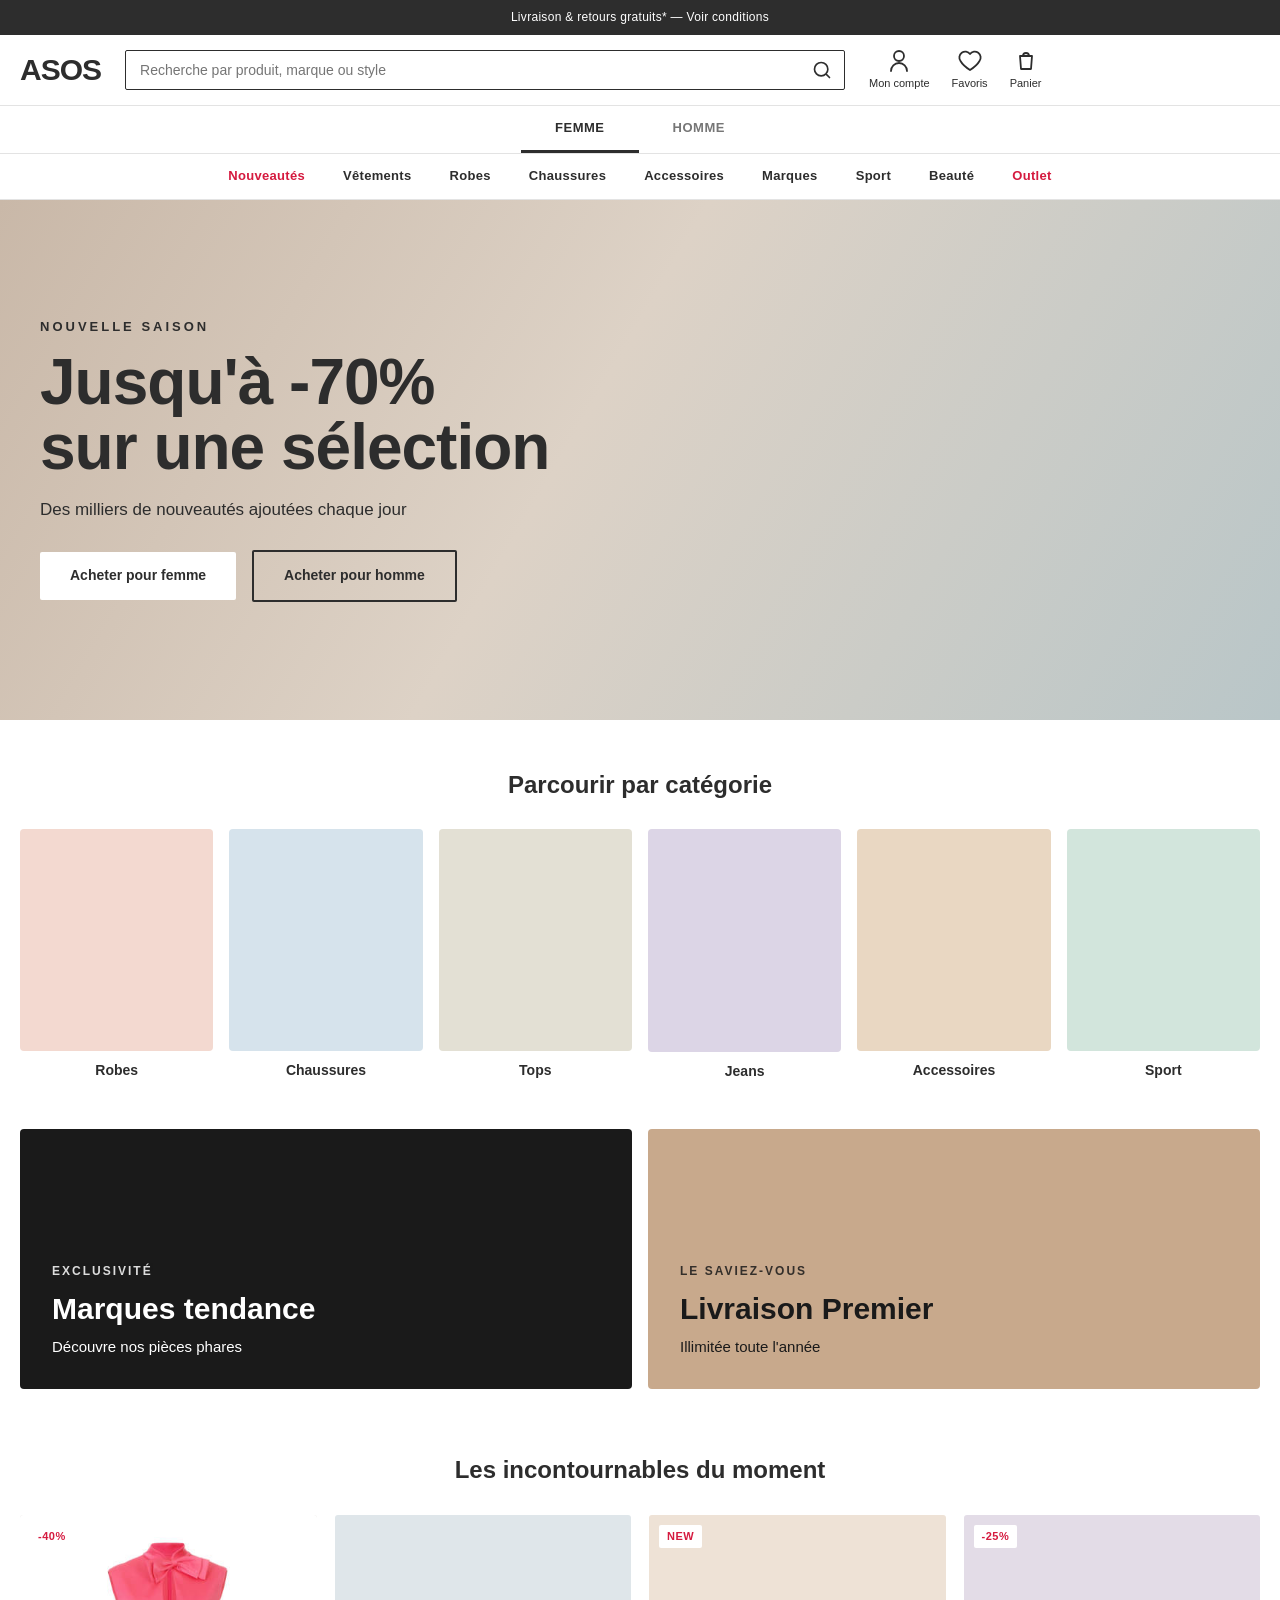
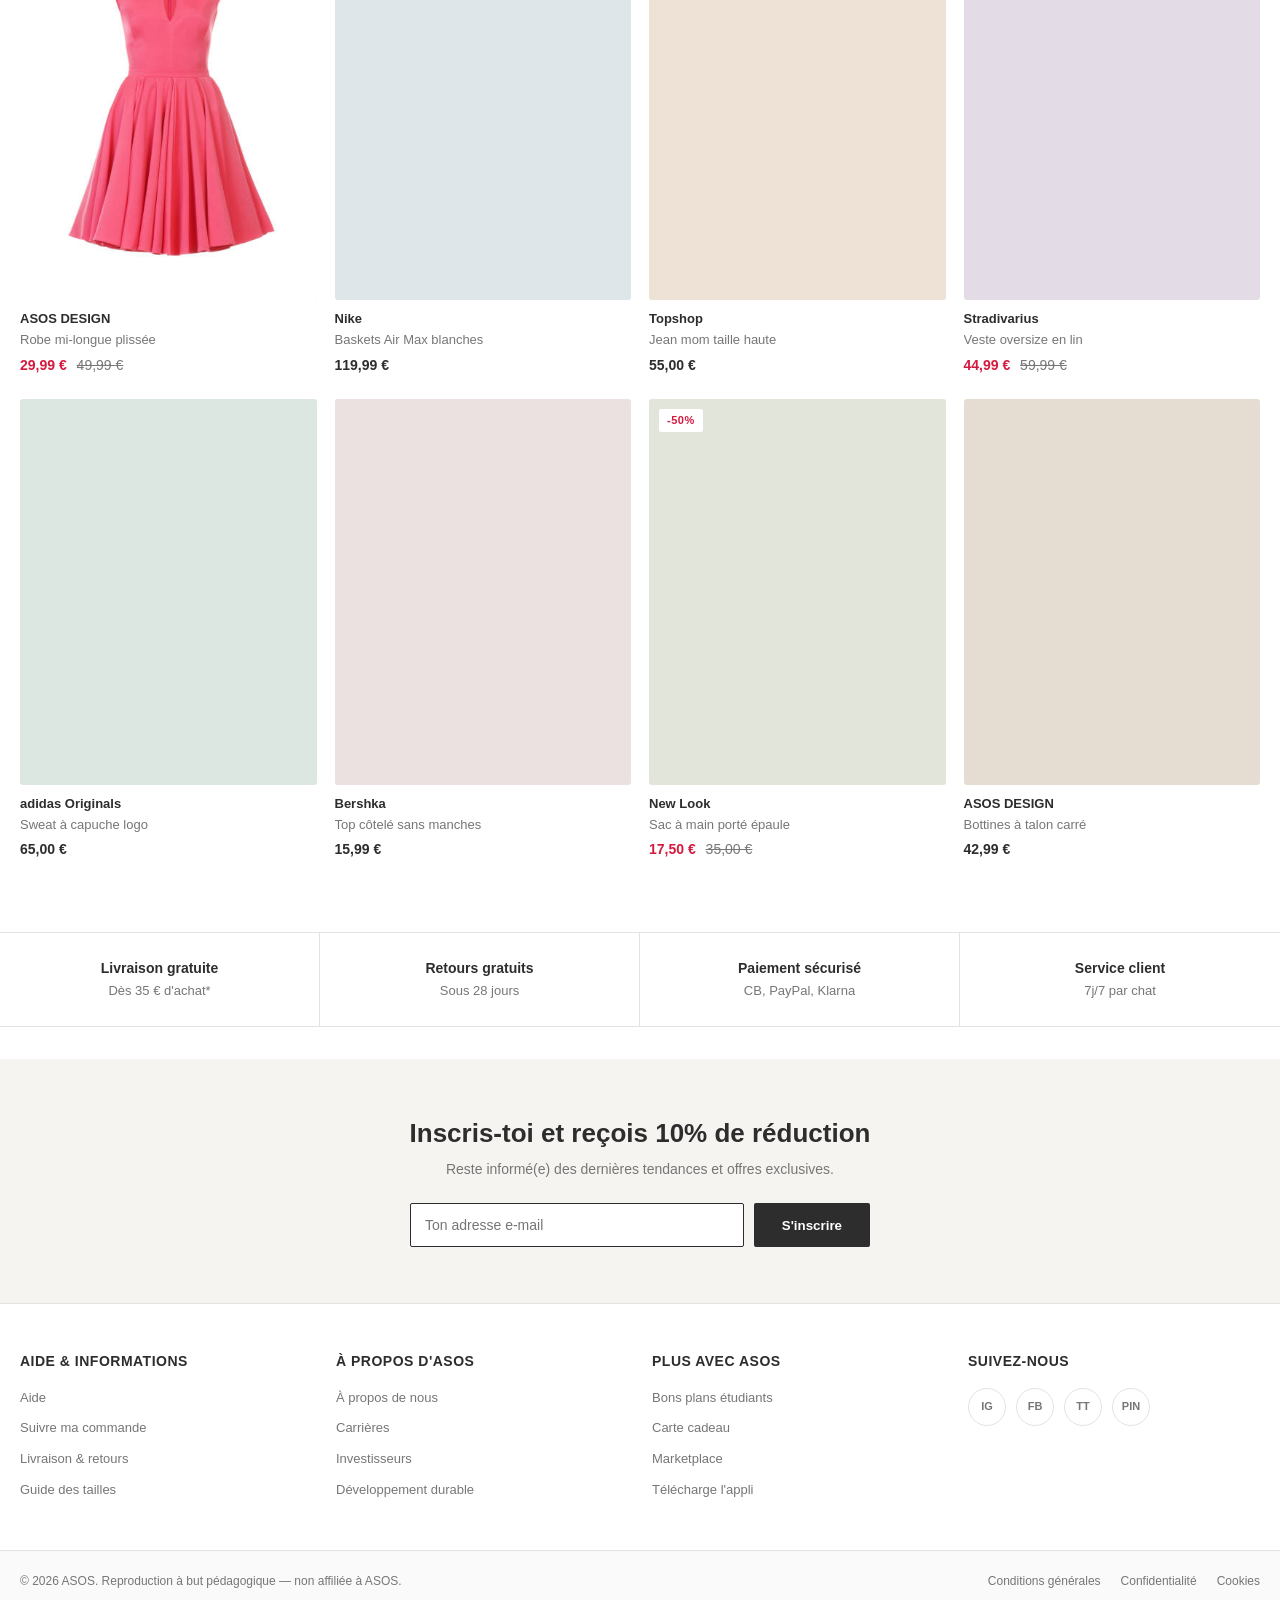
==== index.html @ 5d6e3aa4 "first commit" ====
<!DOCTYPE html>
<html lang="fr">
<head>
  <meta charset="UTF-8" />
  <meta name="viewport" content="width=device-width, initial-scale=1.0" />
  <title>ASOS | Vêtements & mode en ligne pour femme et homme</title>
  <link rel="stylesheet" href="styles.css" />
</head>
<body>

  <!-- ================= TOP BAR ================= -->
  <div class="topbar">
    <span>Livraison &amp; retours gratuits* — Voir conditions</span>
  </div>

  <!-- ================= HEADER ================= -->
  <header class="header">
    <div class="header__inner">
      <a href="#" class="logo" aria-label="ASOS Accueil">ASOS</a>

      <div class="search">
        <input type="text" placeholder="Recherche par produit, marque ou style" />
        <button aria-label="Rechercher">
          <svg viewBox="0 0 24 24" width="20" height="20"><path d="M21 21l-4.35-4.35M11 19a8 8 0 100-16 8 8 0 000 16z" fill="none" stroke="currentColor" stroke-width="2" stroke-linecap="round"/></svg>
        </button>
      </div>

      <nav class="header__icons">
        <a href="#" class="icon-link" aria-label="Mon compte">
          <svg viewBox="0 0 24 24" width="24" height="24"><path d="M12 12a5 5 0 100-10 5 5 0 000 10zM4 22a8 8 0 0116 0" fill="none" stroke="currentColor" stroke-width="1.8" stroke-linecap="round"/></svg>
          <span>Mon compte</span>
        </a>
        <a href="#" class="icon-link" aria-label="Favoris">
          <svg viewBox="0 0 24 24" width="24" height="24"><path d="M12 21s-7-4.5-9.5-9A5 5 0 0112 5a5 5 0 019.5 7c-2.5 4.5-9.5 9-9.5 9z" fill="none" stroke="currentColor" stroke-width="1.8" stroke-linejoin="round"/></svg>
          <span>Favoris</span>
        </a>
        <a href="#" class="icon-link" aria-label="Panier">
          <svg viewBox="0 0 24 24" width="24" height="24"><path d="M6 7h12l-1 13H7L6 7zM9 7a3 3 0 016 0" fill="none" stroke="currentColor" stroke-width="1.8" stroke-linejoin="round"/></svg>
          <span>Panier</span>
        </a>
      </nav>
    </div>

    <!-- Gender toggle -->
    <div class="gender-toggle">
      <a href="#" class="active">FEMME</a>
      <a href="#">HOMME</a>
    </div>

    <!-- Main nav -->
    <nav class="mainnav">
      <ul>
        <li><a href="#" class="hot">Nouveautés</a></li>
        <li><a href="#">Vêtements</a></li>
        <li><a href="#">Robes</a></li>
        <li><a href="#">Chaussures</a></li>
        <li><a href="#">Accessoires</a></li>
        <li><a href="#">Marques</a></li>
        <li><a href="#">Sport</a></li>
        <li><a href="#">Beauté</a></li>
        <li><a href="#" class="sale">Outlet</a></li>
      </ul>
    </nav>
  </header>

  <!-- ================= HERO ================= -->
  <section class="hero">
    <div class="hero__content">
      <p class="hero__eyebrow">NOUVELLE SAISON</p>
      <h1>Jusqu'à -70%<br>sur une sélection</h1>
      <p class="hero__sub">Des milliers de nouveautés ajoutées chaque jour</p>
      <a href="#" class="btn btn--light">Acheter pour femme</a>
      <a href="#" class="btn btn--outline">Acheter pour homme</a>
    </div>
  </section>

  <!-- ================= CATEGORY TILES ================= -->
  <section class="section">
    <h2 class="section__title">Parcourir par catégorie</h2>
    <div class="tiles">
      <a href="#" class="tile">
        <div class="tile__img" style="--bg:#f3d9d0"></div>
        <span>Robes</span>
      </a>
      <a href="#" class="tile">
        <div class="tile__img" style="--bg:#d6e3ec"></div>
        <span>Chaussures</span>
      </a>
      <a href="#" class="tile">
        <div class="tile__img" style="--bg:#e3e0d4"></div>
        <span>Tops</span>
      </a>
      <a href="#" class="tile">
        <div class="tile__img" style="--bg:#dcd5e6"></div>
        <span>Jeans</span>
      </a>
      <a href="#" class="tile">
        <div class="tile__img" style="--bg:#e9d7c2"></div>
        <span>Accessoires</span>
      </a>
      <a href="#" class="tile">
        <div class="tile__img" style="--bg:#d2e5dc"></div>
        <span>Sport</span>
      </a>
    </div>
  </section>

  <!-- ================= PROMO BANNERS ================= -->
  <section class="promos">
    <a href="#" class="promo" style="--bg:#1a1a1a;--fg:#fff">
      <div class="promo__text">
        <span class="promo__label">EXCLUSIVITÉ</span>
        <h3>Marques tendance</h3>
        <p>Découvre nos pièces phares</p>
      </div>
    </a>
    <a href="#" class="promo" style="--bg:#c8a98c;--fg:#1a1a1a">
      <div class="promo__text">
        <span class="promo__label">LE SAVIEZ-VOUS</span>
        <h3>Livraison Premier</h3>
        <p>Illimitée toute l'année</p>
      </div>
    </a>
  </section>

  <!-- ================= PRODUCT GRID ================= -->
  <section class="section">
    <h2 class="section__title">Les incontournables du moment</h2>
    <div class="products">
      <!-- product card template repeated -->
      <article class="card">
        <div class="card__img" style="--bg:#e7e2dd">
          <img src="images/istockphoto-1440977634-612x612.jpg" alt="Robe mi-longue plissée ASOS DESIGN" />
          <span class="card__badge">-40%</span>
        </div>
        <p class="card__brand">ASOS DESIGN</p>
        <p class="card__name">Robe mi-longue plissée</p>
        <p class="card__price"><span class="now">29,99 €</span> <span class="was">49,99 €</span></p>
      </article>
      <article class="card">
        <div class="card__img" style="--bg:#dfe6ea"></div>
        <p class="card__brand">Nike</p>
        <p class="card__name">Baskets Air Max blanches</p>
        <p class="card__price"><span class="now">119,99 €</span></p>
      </article>
      <article class="card">
        <div class="card__img" style="--bg:#eee2d6"><span class="card__badge">NEW</span></div>
        <p class="card__brand">Topshop</p>
        <p class="card__name">Jean mom taille haute</p>
        <p class="card__price"><span class="now">55,00 €</span></p>
      </article>
      <article class="card">
        <div class="card__img" style="--bg:#e3dce7"><span class="card__badge">-25%</span></div>
        <p class="card__brand">Stradivarius</p>
        <p class="card__name">Veste oversize en lin</p>
        <p class="card__price"><span class="now">44,99 €</span> <span class="was">59,99 €</span></p>
      </article>
      <article class="card">
        <div class="card__img" style="--bg:#dde7e1"></div>
        <p class="card__brand">adidas Originals</p>
        <p class="card__name">Sweat à capuche logo</p>
        <p class="card__price"><span class="now">65,00 €</span></p>
      </article>
      <article class="card">
        <div class="card__img" style="--bg:#ece1e1"></div>
        <p class="card__brand">Bershka</p>
        <p class="card__name">Top côtelé sans manches</p>
        <p class="card__price"><span class="now">15,99 €</span></p>
      </article>
      <article class="card">
        <div class="card__img" style="--bg:#e2e6da"><span class="card__badge">-50%</span></div>
        <p class="card__brand">New Look</p>
        <p class="card__name">Sac à main porté épaule</p>
        <p class="card__price"><span class="now">17,50 €</span> <span class="was">35,00 €</span></p>
      </article>
      <article class="card">
        <div class="card__img" style="--bg:#e6ddd2"></div>
        <p class="card__brand">ASOS DESIGN</p>
        <p class="card__name">Bottines à talon carré</p>
        <p class="card__price"><span class="now">42,99 €</span></p>
      </article>
    </div>
  </section>

  <!-- ================= SERVICES STRIP ================= -->
  <section class="services">
    <div class="service">
      <strong>Livraison gratuite</strong>
      <span>Dès 35 € d'achat*</span>
    </div>
    <div class="service">
      <strong>Retours gratuits</strong>
      <span>Sous 28 jours</span>
    </div>
    <div class="service">
      <strong>Paiement sécurisé</strong>
      <span>CB, PayPal, Klarna</span>
    </div>
    <div class="service">
      <strong>Service client</strong>
      <span>7j/7 par chat</span>
    </div>
  </section>

  <!-- ================= NEWSLETTER ================= -->
  <section class="newsletter">
    <h2>Inscris-toi et reçois 10% de réduction</h2>
    <p>Reste informé(e) des dernières tendances et offres exclusives.</p>
    <form class="newsletter__form" onsubmit="return false">
      <input type="email" placeholder="Ton adresse e-mail" />
      <button type="submit">S'inscrire</button>
    </form>
  </section>

  <!-- ================= FOOTER ================= -->
  <footer class="footer">
    <div class="footer__cols">
      <div class="footer__col">
        <h4>Aide &amp; informations</h4>
        <ul>
          <li><a href="#">Aide</a></li>
          <li><a href="#">Suivre ma commande</a></li>
          <li><a href="#">Livraison &amp; retours</a></li>
          <li><a href="#">Guide des tailles</a></li>
        </ul>
      </div>
      <div class="footer__col">
        <h4>À propos d'ASOS</h4>
        <ul>
          <li><a href="#">À propos de nous</a></li>
          <li><a href="#">Carrières</a></li>
          <li><a href="#">Investisseurs</a></li>
          <li><a href="#">Développement durable</a></li>
        </ul>
      </div>
      <div class="footer__col">
        <h4>Plus avec ASOS</h4>
        <ul>
          <li><a href="#">Bons plans étudiants</a></li>
          <li><a href="#">Carte cadeau</a></li>
          <li><a href="#">Marketplace</a></li>
          <li><a href="#">Télécharge l'appli</a></li>
        </ul>
      </div>
      <div class="footer__col">
        <h4>Suivez-nous</h4>
        <div class="socials">
          <a href="#" aria-label="Instagram">IG</a>
          <a href="#" aria-label="Facebook">FB</a>
          <a href="#" aria-label="TikTok">TT</a>
          <a href="#" aria-label="Pinterest">PIN</a>
        </div>
      </div>
    </div>
    <div class="footer__bottom">
      <p>© 2026 ASOS. Reproduction à but pédagogique — non affiliée à ASOS.</p>
      <ul>
        <li><a href="#">Conditions générales</a></li>
        <li><a href="#">Confidentialité</a></li>
        <li><a href="#">Cookies</a></li>
      </ul>
    </div>
  </footer>

</body>
</html>
---- styles.css ----
/* ============================================================
   ASOS France — reproduction HTML/CSS pur (pédagogique)
   ============================================================ */

:root {
  --black: #2d2d2d;
  --ink: #2d2d2d;
  --muted: #767676;
  --line: #e3e3e3;
  --bg: #ffffff;
  --sale: #d51a3f;
  --maxw: 1280px;
}

* { box-sizing: border-box; }

html { -webkit-text-size-adjust: 100%; }

body {
  margin: 0;
  font-family: "Helvetica Neue", Arial, "Segoe UI", sans-serif;
  color: var(--ink);
  background: var(--bg);
  font-size: 14px;
  line-height: 1.4;
}

a { color: inherit; text-decoration: none; }
img { max-width: 100%; display: block; }
ul { list-style: none; margin: 0; padding: 0; }

/* ===================== TOP BAR ===================== */
.topbar {
  background: var(--black);
  color: #fff;
  text-align: center;
  font-size: 12px;
  letter-spacing: .3px;
  padding: 9px 16px;
}

/* ===================== HEADER ===================== */
.header {
  position: sticky;
  top: 0;
  z-index: 100;
  background: #fff;
  border-bottom: 1px solid var(--line);
}

.header__inner {
  max-width: var(--maxw);
  margin: 0 auto;
  display: flex;
  align-items: center;
  gap: 24px;
  padding: 14px 20px;
}

.logo {
  font-weight: 800;
  font-size: 30px;
  letter-spacing: -1px;
  flex-shrink: 0;
}

/* search */
.search {
  flex: 1;
  display: flex;
  align-items: center;
  border: 1px solid var(--ink);
  border-radius: 2px;
  max-width: 720px;
}
.search input {
  flex: 1;
  border: none;
  outline: none;
  padding: 11px 14px;
  font-size: 14px;
  background: transparent;
}
.search button {
  background: none;
  border: none;
  padding: 0 12px;
  cursor: pointer;
  color: var(--ink);
  display: flex;
  align-items: center;
}

/* header icons */
.header__icons {
  display: flex;
  gap: 22px;
  flex-shrink: 0;
}
.icon-link {
  display: flex;
  flex-direction: column;
  align-items: center;
  gap: 3px;
  font-size: 11px;
  color: var(--ink);
}
.icon-link:hover { opacity: .7; }

/* gender toggle */
.gender-toggle {
  display: flex;
  justify-content: center;
  gap: 0;
  border-top: 1px solid var(--line);
}
.gender-toggle a {
  padding: 13px 34px;
  font-weight: 700;
  font-size: 13px;
  letter-spacing: .5px;
  color: var(--muted);
  border-bottom: 3px solid transparent;
}
.gender-toggle a.active {
  color: var(--ink);
  border-bottom-color: var(--ink);
}

/* main nav */
.mainnav {
  border-top: 1px solid var(--line);
}
.mainnav ul {
  max-width: var(--maxw);
  margin: 0 auto;
  display: flex;
  justify-content: center;
  flex-wrap: wrap;
  gap: 6px;
  padding: 0 20px;
}
.mainnav a {
  display: block;
  padding: 13px 16px;
  font-size: 13px;
  font-weight: 600;
  letter-spacing: .3px;
  position: relative;
}
.mainnav a:hover { text-decoration: underline; }
.mainnav a.hot { color: var(--sale); }
.mainnav a.sale { color: var(--sale); font-weight: 800; }

/* ===================== HERO ===================== */
.hero {
  background: linear-gradient(120deg, #c9b8a8 0%, #ddd2c6 45%, #b9c6c8 100%);
  min-height: 520px;
  display: flex;
  align-items: center;
}
.hero__content {
  max-width: var(--maxw);
  width: 100%;
  margin: 0 auto;
  padding: 40px 40px;
}
.hero__eyebrow {
  font-size: 13px;
  font-weight: 700;
  letter-spacing: 3px;
  margin: 0 0 14px;
}
.hero h1 {
  font-size: 64px;
  line-height: 1.02;
  font-weight: 800;
  margin: 0 0 18px;
  letter-spacing: -1px;
}
.hero__sub {
  font-size: 17px;
  margin: 0 0 28px;
}

/* buttons */
.btn {
  display: inline-block;
  padding: 14px 30px;
  font-weight: 700;
  font-size: 14px;
  border-radius: 2px;
  margin-right: 12px;
  transition: opacity .15s ease, background .15s ease;
}
.btn--light { background: #fff; color: var(--ink); }
.btn--light:hover { opacity: .85; }
.btn--outline { border: 2px solid var(--ink); color: var(--ink); }
.btn--outline:hover { background: var(--ink); color: #fff; }

/* ===================== GENERIC SECTION ===================== */
.section {
  max-width: var(--maxw);
  margin: 0 auto;
  padding: 48px 20px;
}
.section__title {
  font-size: 24px;
  font-weight: 800;
  text-align: center;
  margin: 0 0 28px;
}

/* ===================== CATEGORY TILES ===================== */
.tiles {
  display: grid;
  grid-template-columns: repeat(6, 1fr);
  gap: 16px;
}
.tile { text-align: center; }
.tile__img {
  background: var(--bg);              /* inline --bg drives the color */
  aspect-ratio: 1 / 1.15;
  border-radius: 4px;
  margin-bottom: 10px;
}
.tile span { font-weight: 600; font-size: 14px; }
.tile:hover .tile__img { opacity: .85; }

/* ===================== PROMO BANNERS ===================== */
.promos {
  max-width: var(--maxw);
  margin: 0 auto;
  padding: 0 20px 16px;
  display: grid;
  grid-template-columns: 1fr 1fr;
  gap: 16px;
}
.promo {
  background: var(--bg);
  color: var(--fg);
  min-height: 260px;
  border-radius: 4px;
  display: flex;
  align-items: flex-end;
  padding: 32px;
  overflow: hidden;
  transition: filter .2s ease;
}
.promo:hover { filter: brightness(1.05); }
.promo__label {
  font-size: 12px;
  font-weight: 700;
  letter-spacing: 2px;
  opacity: .85;
}
.promo h3 { font-size: 30px; margin: 8px 0 6px; font-weight: 800; }
.promo p { margin: 0; font-size: 15px; }

/* ===================== PRODUCT GRID ===================== */
.products {
  display: grid;
  grid-template-columns: repeat(4, 1fr);
  gap: 24px 18px;
}
.card { cursor: pointer; }
.card__img {
  background: var(--bg);
  aspect-ratio: 1 / 1.3;
  border-radius: 3px;
  margin-bottom: 10px;
  position: relative;
  transition: opacity .15s ease;
}
.card:hover .card__img { opacity: .88; }
.card__img img {
  width: 100%;
  height: 100%;
  object-fit: cover;
  border-radius: 3px;
  position: absolute;
  inset: 0;
}
.card__badge {
  position: absolute;
  top: 10px;
  left: 10px;
  background: #fff;
  color: var(--sale);
  font-size: 11px;
  font-weight: 800;
  padding: 4px 8px;
  border-radius: 2px;
  letter-spacing: .5px;
}
.card__brand { font-weight: 700; margin: 0 0 3px; font-size: 13px; }
.card__name {
  margin: 0 0 6px;
  font-size: 13px;
  color: var(--muted);
  white-space: nowrap;
  overflow: hidden;
  text-overflow: ellipsis;
}
.card__price { margin: 0; font-size: 14px; }
.card__price .now { font-weight: 700; color: var(--sale); }
.card__price .was {
  color: var(--muted);
  text-decoration: line-through;
  margin-left: 6px;
  font-weight: 400;
}
/* products with no discount: neutral price color */
.card__price .now:only-child { color: var(--ink); }

/* ===================== SERVICES STRIP ===================== */
.services {
  border-top: 1px solid var(--line);
  border-bottom: 1px solid var(--line);
  max-width: var(--maxw);
  margin: 24px auto 0;
  display: grid;
  grid-template-columns: repeat(4, 1fr);
}
.service {
  text-align: center;
  padding: 26px 16px;
  border-right: 1px solid var(--line);
  display: flex;
  flex-direction: column;
  gap: 4px;
}
.service:last-child { border-right: none; }
.service strong { font-size: 14px; }
.service span { color: var(--muted); font-size: 13px; }

/* ===================== NEWSLETTER ===================== */
.newsletter {
  background: #f6f4f1;
  text-align: center;
  padding: 56px 20px;
  margin-top: 32px;
}
.newsletter h2 { font-size: 26px; font-weight: 800; margin: 0 0 8px; }
.newsletter p { margin: 0 0 24px; color: var(--muted); }
.newsletter__form {
  display: flex;
  justify-content: center;
  gap: 10px;
  max-width: 460px;
  margin: 0 auto;
}
.newsletter__form input {
  flex: 1;
  padding: 13px 14px;
  border: 1px solid var(--ink);
  border-radius: 2px;
  font-size: 14px;
  outline: none;
}
.newsletter__form button {
  background: var(--ink);
  color: #fff;
  border: none;
  padding: 0 28px;
  font-weight: 700;
  border-radius: 2px;
  cursor: pointer;
}
.newsletter__form button:hover { opacity: .85; }

/* ===================== FOOTER ===================== */
.footer {
  background: #fff;
  border-top: 1px solid var(--line);
  padding-top: 48px;
}
.footer__cols {
  max-width: var(--maxw);
  margin: 0 auto;
  padding: 0 20px 40px;
  display: grid;
  grid-template-columns: repeat(4, 1fr);
  gap: 24px;
}
.footer__col h4 {
  font-size: 14px;
  margin: 0 0 16px;
  text-transform: uppercase;
  letter-spacing: .5px;
}
.footer__col li { margin-bottom: 11px; }
.footer__col a { color: var(--muted); font-size: 13px; }
.footer__col a:hover { color: var(--ink); text-decoration: underline; }

.socials { display: flex; gap: 10px; }
.socials a {
  width: 38px;
  height: 38px;
  border: 1px solid var(--line);
  border-radius: 50%;
  display: flex;
  align-items: center;
  justify-content: center;
  font-size: 11px;
  font-weight: 700;
}
.socials a:hover { background: var(--ink); color: #fff; }

.footer__bottom {
  border-top: 1px solid var(--line);
  background: #fafafa;
  display: flex;
  flex-wrap: wrap;
  gap: 12px 24px;
  align-items: center;
  justify-content: space-between;
  padding: 20px;
}
.footer__bottom p { margin: 0; color: var(--muted); font-size: 12px; }
.footer__bottom ul { display: flex; gap: 20px; }
.footer__bottom a { color: var(--muted); font-size: 12px; }
.footer__bottom a:hover { text-decoration: underline; }

/* ===================== RESPONSIVE ===================== */
@media (max-width: 1024px) {
  .tiles { grid-template-columns: repeat(3, 1fr); }
  .products { grid-template-columns: repeat(3, 1fr); }
  .hero h1 { font-size: 48px; }
}

@media (max-width: 720px) {
  .header__icons .icon-link span { display: none; }
  .header__inner { gap: 14px; padding: 12px 14px; }
  .logo { font-size: 24px; }
  .mainnav ul { justify-content: flex-start; overflow-x: auto; flex-wrap: nowrap; }
  .tiles { grid-template-columns: repeat(2, 1fr); }
  .products { grid-template-columns: repeat(2, 1fr); }
  .promos { grid-template-columns: 1fr; }
  .services { grid-template-columns: repeat(2, 1fr); }
  .service:nth-child(2) { border-right: none; }
  .hero { min-height: 420px; }
  .hero h1 { font-size: 38px; }
  .newsletter__form { flex-direction: column; }
  .footer__cols { grid-template-columns: repeat(2, 1fr); }
  .btn { margin-bottom: 10px; }
}
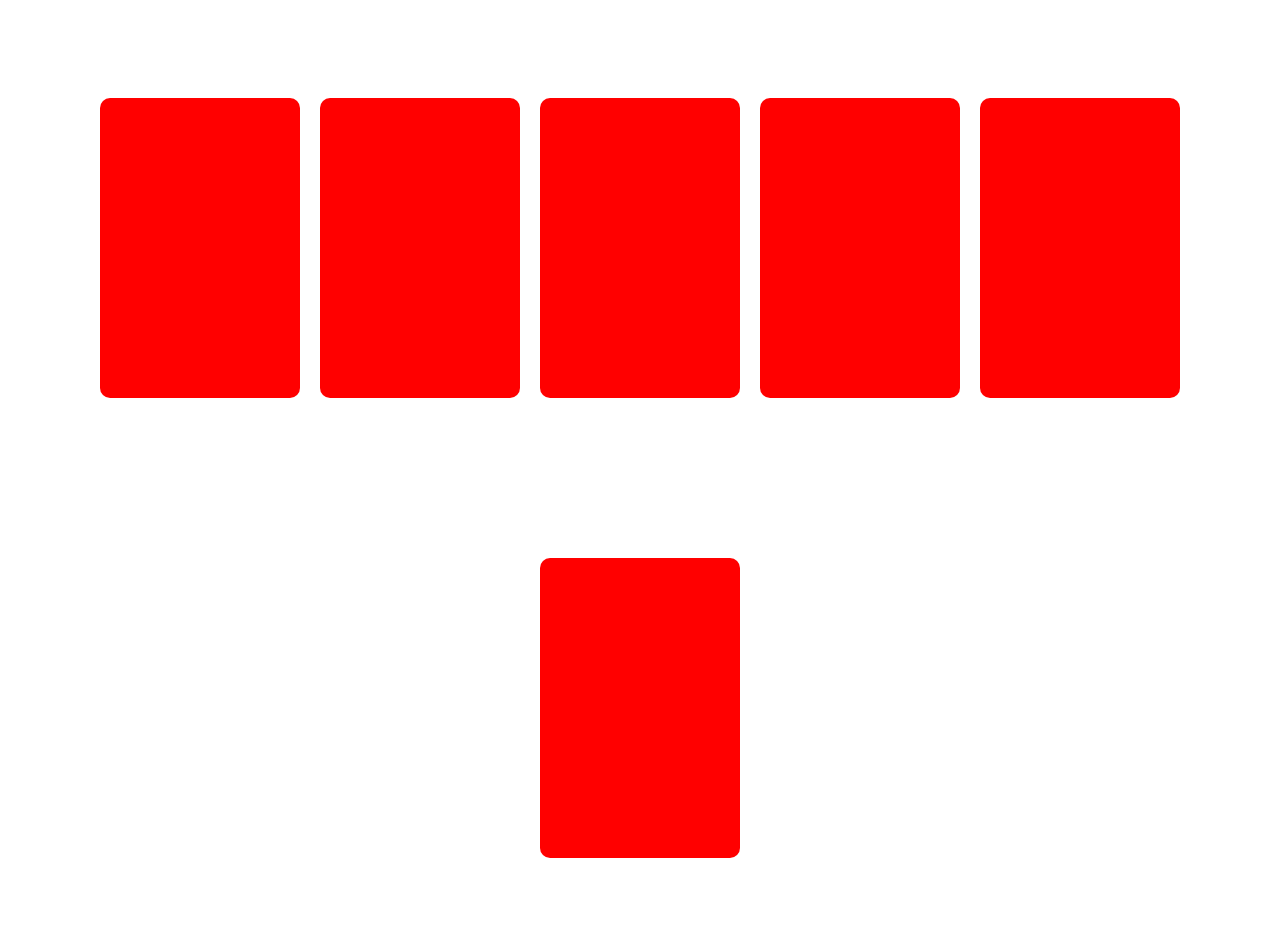
==== commit 03b910ce: "Refactor index.html structure and remove unused stylesheets" ====
--- a/index.html
+++ b/index.html
@@ -1,266 +1,33 @@
-<!DOCTYPE html>
+<!doctype html>
 <html lang="fr">
-<head>
-  <meta charset="UTF-8" />
-  <meta name="viewport" content="width=device-width, initial-scale=1.0" />
-  <title>ASOS | Vêtements & mode en ligne pour femme et homme</title>
-  <link rel="stylesheet" href="styles.css" />
-</head>
-<body>
+  <head>
+    <meta charset="UTF-8" />
+    <meta name="viewport" content="width=device-width, initial-scale=1.0" />
+    <title>ASOS | Vêtements & mode en ligne pour femme et homme</title>
+    <link rel="stylesheet" href="styles.css" />
+  </head>
 
-  <!-- ================= TOP BAR ================= -->
-  <div class="topbar">
-    <span>Livraison &amp; retours gratuits* — Voir conditions</span>
-  </div>
+  <body>
+    <div
+      style="
+        width: 100%;
+        height: 100vh;
+        display: flex;
+        padding-top: 20px;
+        gap: 20px;
+        justify-content: center;
+        align-items: center;
+        flex-wrap: wrap;
+      "
+    >
+  <div class="card"></div>
+    <div class="card"></div>
+    <div class="card"></div>
+    <div class="card"></div>
+    <div class="card"></div>
+    <div class="card"></div>
 
-  <!-- ================= HEADER ================= -->
-  <header class="header">
-    <div class="header__inner">
-      <a href="#" class="logo" aria-label="ASOS Accueil">ASOS</a>
-
-      <div class="search">
-        <input type="text" placeholder="Recherche par produit, marque ou style" />
-        <button aria-label="Rechercher">
-          <svg viewBox="0 0 24 24" width="20" height="20"><path d="M21 21l-4.35-4.35M11 19a8 8 0 100-16 8 8 0 000 16z" fill="none" stroke="currentColor" stroke-width="2" stroke-linecap="round"/></svg>
-        </button>
-      </div>
-
-      <nav class="header__icons">
-        <a href="#" class="icon-link" aria-label="Mon compte">
-          <svg viewBox="0 0 24 24" width="24" height="24"><path d="M12 12a5 5 0 100-10 5 5 0 000 10zM4 22a8 8 0 0116 0" fill="none" stroke="currentColor" stroke-width="1.8" stroke-linecap="round"/></svg>
-          <span>Mon compte</span>
-        </a>
-        <a href="#" class="icon-link" aria-label="Favoris">
-          <svg viewBox="0 0 24 24" width="24" height="24"><path d="M12 21s-7-4.5-9.5-9A5 5 0 0112 5a5 5 0 019.5 7c-2.5 4.5-9.5 9-9.5 9z" fill="none" stroke="currentColor" stroke-width="1.8" stroke-linejoin="round"/></svg>
-          <span>Favoris</span>
-        </a>
-        <a href="#" class="icon-link" aria-label="Panier">
-          <svg viewBox="0 0 24 24" width="24" height="24"><path d="M6 7h12l-1 13H7L6 7zM9 7a3 3 0 016 0" fill="none" stroke="currentColor" stroke-width="1.8" stroke-linejoin="round"/></svg>
-          <span>Panier</span>
-        </a>
-      </nav>
-    </div>
-
-    <!-- Gender toggle -->
-    <div class="gender-toggle">
-      <a href="#" class="active">FEMME</a>
-      <a href="#">HOMME</a>
-    </div>
-
-    <!-- Main nav -->
-    <nav class="mainnav">
-      <ul>
-        <li><a href="#" class="hot">Nouveautés</a></li>
-        <li><a href="#">Vêtements</a></li>
-        <li><a href="#">Robes</a></li>
-        <li><a href="#">Chaussures</a></li>
-        <li><a href="#">Accessoires</a></li>
-        <li><a href="#">Marques</a></li>
-        <li><a href="#">Sport</a></li>
-        <li><a href="#">Beauté</a></li>
-        <li><a href="#" class="sale">Outlet</a></li>
-      </ul>
-    </nav>
-  </header>
-
-  <!-- ================= HERO ================= -->
-  <section class="hero">
-    <div class="hero__content">
-      <p class="hero__eyebrow">NOUVELLE SAISON</p>
-      <h1>Jusqu'à -70%<br>sur une sélection</h1>
-      <p class="hero__sub">Des milliers de nouveautés ajoutées chaque jour</p>
-      <a href="#" class="btn btn--light">Acheter pour femme</a>
-      <a href="#" class="btn btn--outline">Acheter pour homme</a>
-    </div>
-  </section>
-
-  <!-- ================= CATEGORY TILES ================= -->
-  <section class="section">
-    <h2 class="section__title">Parcourir par catégorie</h2>
-    <div class="tiles">
-      <a href="#" class="tile">
-        <div class="tile__img" style="--bg:#f3d9d0"></div>
-        <span>Robes</span>
-      </a>
-      <a href="#" class="tile">
-        <div class="tile__img" style="--bg:#d6e3ec"></div>
-        <span>Chaussures</span>
-      </a>
-      <a href="#" class="tile">
-        <div class="tile__img" style="--bg:#e3e0d4"></div>
-        <span>Tops</span>
-      </a>
-      <a href="#" class="tile">
-        <div class="tile__img" style="--bg:#dcd5e6"></div>
-        <span>Jeans</span>
-      </a>
-      <a href="#" class="tile">
-        <div class="tile__img" style="--bg:#e9d7c2"></div>
-        <span>Accessoires</span>
-      </a>
-      <a href="#" class="tile">
-        <div class="tile__img" style="--bg:#d2e5dc"></div>
-        <span>Sport</span>
-      </a>
-    </div>
-  </section>
-
-  <!-- ================= PROMO BANNERS ================= -->
-  <section class="promos">
-    <a href="#" class="promo" style="--bg:#1a1a1a;--fg:#fff">
-      <div class="promo__text">
-        <span class="promo__label">EXCLUSIVITÉ</span>
-        <h3>Marques tendance</h3>
-        <p>Découvre nos pièces phares</p>
-      </div>
-    </a>
-    <a href="#" class="promo" style="--bg:#c8a98c;--fg:#1a1a1a">
-      <div class="promo__text">
-        <span class="promo__label">LE SAVIEZ-VOUS</span>
-        <h3>Livraison Premier</h3>
-        <p>Illimitée toute l'année</p>
-      </div>
-    </a>
-  </section>
-
-  <!-- ================= PRODUCT GRID ================= -->
-  <section class="section">
-    <h2 class="section__title">Les incontournables du moment</h2>
-    <div class="products">
-      <!-- product card template repeated -->
-      <article class="card">
-        <div class="card__img" style="--bg:#e7e2dd">
-          <img src="images/istockphoto-1440977634-612x612.jpg" alt="Robe mi-longue plissée ASOS DESIGN" />
-          <span class="card__badge">-40%</span>
-        </div>
-        <p class="card__brand">ASOS DESIGN</p>
-        <p class="card__name">Robe mi-longue plissée</p>
-        <p class="card__price"><span class="now">29,99 €</span> <span class="was">49,99 €</span></p>
-      </article>
-      <article class="card">
-        <div class="card__img" style="--bg:#dfe6ea"></div>
-        <p class="card__brand">Nike</p>
-        <p class="card__name">Baskets Air Max blanches</p>
-        <p class="card__price"><span class="now">119,99 €</span></p>
-      </article>
-      <article class="card">
-        <div class="card__img" style="--bg:#eee2d6"><span class="card__badge">NEW</span></div>
-        <p class="card__brand">Topshop</p>
-        <p class="card__name">Jean mom taille haute</p>
-        <p class="card__price"><span class="now">55,00 €</span></p>
-      </article>
-      <article class="card">
-        <div class="card__img" style="--bg:#e3dce7"><span class="card__badge">-25%</span></div>
-        <p class="card__brand">Stradivarius</p>
-        <p class="card__name">Veste oversize en lin</p>
-        <p class="card__price"><span class="now">44,99 €</span> <span class="was">59,99 €</span></p>
-      </article>
-      <article class="card">
-        <div class="card__img" style="--bg:#dde7e1"></div>
-        <p class="card__brand">adidas Originals</p>
-        <p class="card__name">Sweat à capuche logo</p>
-        <p class="card__price"><span class="now">65,00 €</span></p>
-      </article>
-      <article class="card">
-        <div class="card__img" style="--bg:#ece1e1"></div>
-        <p class="card__brand">Bershka</p>
-        <p class="card__name">Top côtelé sans manches</p>
-        <p class="card__price"><span class="now">15,99 €</span></p>
-      </article>
-      <article class="card">
-        <div class="card__img" style="--bg:#e2e6da"><span class="card__badge">-50%</span></div>
-        <p class="card__brand">New Look</p>
-        <p class="card__name">Sac à main porté épaule</p>
-        <p class="card__price"><span class="now">17,50 €</span> <span class="was">35,00 €</span></p>
-      </article>
-      <article class="card">
-        <div class="card__img" style="--bg:#e6ddd2"></div>
-        <p class="card__brand">ASOS DESIGN</p>
-        <p class="card__name">Bottines à talon carré</p>
-        <p class="card__price"><span class="now">42,99 €</span></p>
-      </article>
-    </div>
-  </section>
-
-  <!-- ================= SERVICES STRIP ================= -->
-  <section class="services">
-    <div class="service">
-      <strong>Livraison gratuite</strong>
-      <span>Dès 35 € d'achat*</span>
-    </div>
-    <div class="service">
-      <strong>Retours gratuits</strong>
-      <span>Sous 28 jours</span>
-    </div>
-    <div class="service">
-      <strong>Paiement sécurisé</strong>
-      <span>CB, PayPal, Klarna</span>
-    </div>
-    <div class="service">
-      <strong>Service client</strong>
-      <span>7j/7 par chat</span>
-    </div>
-  </section>
-
-  <!-- ================= NEWSLETTER ================= -->
-  <section class="newsletter">
-    <h2>Inscris-toi et reçois 10% de réduction</h2>
-    <p>Reste informé(e) des dernières tendances et offres exclusives.</p>
-    <form class="newsletter__form" onsubmit="return false">
-      <input type="email" placeholder="Ton adresse e-mail" />
-      <button type="submit">S'inscrire</button>
-    </form>
-  </section>
-
-  <!-- ================= FOOTER ================= -->
-  <footer class="footer">
-    <div class="footer__cols">
-      <div class="footer__col">
-        <h4>Aide &amp; informations</h4>
-        <ul>
-          <li><a href="#">Aide</a></li>
-          <li><a href="#">Suivre ma commande</a></li>
-          <li><a href="#">Livraison &amp; retours</a></li>
-          <li><a href="#">Guide des tailles</a></li>
-        </ul>
-      </div>
-      <div class="footer__col">
-        <h4>À propos d'ASOS</h4>
-        <ul>
-          <li><a href="#">À propos de nous</a></li>
-          <li><a href="#">Carrières</a></li>
-          <li><a href="#">Investisseurs</a></li>
-          <li><a href="#">Développement durable</a></li>
-        </ul>
-      </div>
-      <div class="footer__col">
-        <h4>Plus avec ASOS</h4>
-        <ul>
-          <li><a href="#">Bons plans étudiants</a></li>
-          <li><a href="#">Carte cadeau</a></li>
-          <li><a href="#">Marketplace</a></li>
-          <li><a href="#">Télécharge l'appli</a></li>
-        </ul>
-      </div>
-      <div class="footer__col">
-        <h4>Suivez-nous</h4>
-        <div class="socials">
-          <a href="#" aria-label="Instagram">IG</a>
-          <a href="#" aria-label="Facebook">FB</a>
-          <a href="#" aria-label="TikTok">TT</a>
-          <a href="#" aria-label="Pinterest">PIN</a>
-        </div>
-      </div>
-    </div>
-    <div class="footer__bottom">
-      <p>© 2026 ASOS. Reproduction à but pédagogique — non affiliée à ASOS.</p>
-      <ul>
-        <li><a href="#">Conditions générales</a></li>
-        <li><a href="#">Confidentialité</a></li>
-        <li><a href="#">Cookies</a></li>
-      </ul>
-    </div>
-  </footer>
-
-</body>
+</div>
+  
+  </body>
 </html>
--- a/styles.css
+++ b/styles.css
@@ -1,447 +1,6 @@
-/* ============================================================
-   ASOS France — reproduction HTML/CSS pur (pédagogique)
-   ============================================================ */
-
-:root {
-  --black: #2d2d2d;
-  --ink: #2d2d2d;
-  --muted: #767676;
-  --line: #e3e3e3;
-  --bg: #ffffff;
-  --sale: #d51a3f;
-  --maxw: 1280px;
+.card {
+  width: 200px;
+  height: 300px;
+  background-color: red;
+  border-radius: 10px;
 }
-
-* { box-sizing: border-box; }
-
-html { -webkit-text-size-adjust: 100%; }
-
-body {
-  margin: 0;
-  font-family: "Helvetica Neue", Arial, "Segoe UI", sans-serif;
-  color: var(--ink);
-  background: var(--bg);
-  font-size: 14px;
-  line-height: 1.4;
-}
-
-a { color: inherit; text-decoration: none; }
-img { max-width: 100%; display: block; }
-ul { list-style: none; margin: 0; padding: 0; }
-
-/* ===================== TOP BAR ===================== */
-.topbar {
-  background: var(--black);
-  color: #fff;
-  text-align: center;
-  font-size: 12px;
-  letter-spacing: .3px;
-  padding: 9px 16px;
-}
-
-/* ===================== HEADER ===================== */
-.header {
-  position: sticky;
-  top: 0;
-  z-index: 100;
-  background: #fff;
-  border-bottom: 1px solid var(--line);
-}
-
-.header__inner {
-  max-width: var(--maxw);
-  margin: 0 auto;
-  display: flex;
-  align-items: center;
-  gap: 24px;
-  padding: 14px 20px;
-}
-
-.logo {
-  font-weight: 800;
-  font-size: 30px;
-  letter-spacing: -1px;
-  flex-shrink: 0;
-}
-
-/* search */
-.search {
-  flex: 1;
-  display: flex;
-  align-items: center;
-  border: 1px solid var(--ink);
-  border-radius: 2px;
-  max-width: 720px;
-}
-.search input {
-  flex: 1;
-  border: none;
-  outline: none;
-  padding: 11px 14px;
-  font-size: 14px;
-  background: transparent;
-}
-.search button {
-  background: none;
-  border: none;
-  padding: 0 12px;
-  cursor: pointer;
-  color: var(--ink);
-  display: flex;
-  align-items: center;
-}
-
-/* header icons */
-.header__icons {
-  display: flex;
-  gap: 22px;
-  flex-shrink: 0;
-}
-.icon-link {
-  display: flex;
-  flex-direction: column;
-  align-items: center;
-  gap: 3px;
-  font-size: 11px;
-  color: var(--ink);
-}
-.icon-link:hover { opacity: .7; }
-
-/* gender toggle */
-.gender-toggle {
-  display: flex;
-  justify-content: center;
-  gap: 0;
-  border-top: 1px solid var(--line);
-}
-.gender-toggle a {
-  padding: 13px 34px;
-  font-weight: 700;
-  font-size: 13px;
-  letter-spacing: .5px;
-  color: var(--muted);
-  border-bottom: 3px solid transparent;
-}
-.gender-toggle a.active {
-  color: var(--ink);
-  border-bottom-color: var(--ink);
-}
-
-/* main nav */
-.mainnav {
-  border-top: 1px solid var(--line);
-}
-.mainnav ul {
-  max-width: var(--maxw);
-  margin: 0 auto;
-  display: flex;
-  justify-content: center;
-  flex-wrap: wrap;
-  gap: 6px;
-  padding: 0 20px;
-}
-.mainnav a {
-  display: block;
-  padding: 13px 16px;
-  font-size: 13px;
-  font-weight: 600;
-  letter-spacing: .3px;
-  position: relative;
-}
-.mainnav a:hover { text-decoration: underline; }
-.mainnav a.hot { color: var(--sale); }
-.mainnav a.sale { color: var(--sale); font-weight: 800; }
-
-/* ===================== HERO ===================== */
-.hero {
-  background: linear-gradient(120deg, #c9b8a8 0%, #ddd2c6 45%, #b9c6c8 100%);
-  min-height: 520px;
-  display: flex;
-  align-items: center;
-}
-.hero__content {
-  max-width: var(--maxw);
-  width: 100%;
-  margin: 0 auto;
-  padding: 40px 40px;
-}
-.hero__eyebrow {
-  font-size: 13px;
-  font-weight: 700;
-  letter-spacing: 3px;
-  margin: 0 0 14px;
-}
-.hero h1 {
-  font-size: 64px;
-  line-height: 1.02;
-  font-weight: 800;
-  margin: 0 0 18px;
-  letter-spacing: -1px;
-}
-.hero__sub {
-  font-size: 17px;
-  margin: 0 0 28px;
-}
-
-/* buttons */
-.btn {
-  display: inline-block;
-  padding: 14px 30px;
-  font-weight: 700;
-  font-size: 14px;
-  border-radius: 2px;
-  margin-right: 12px;
-  transition: opacity .15s ease, background .15s ease;
-}
-.btn--light { background: #fff; color: var(--ink); }
-.btn--light:hover { opacity: .85; }
-.btn--outline { border: 2px solid var(--ink); color: var(--ink); }
-.btn--outline:hover { background: var(--ink); color: #fff; }
-
-/* ===================== GENERIC SECTION ===================== */
-.section {
-  max-width: var(--maxw);
-  margin: 0 auto;
-  padding: 48px 20px;
-}
-.section__title {
-  font-size: 24px;
-  font-weight: 800;
-  text-align: center;
-  margin: 0 0 28px;
-}
-
-/* ===================== CATEGORY TILES ===================== */
-.tiles {
-  display: grid;
-  grid-template-columns: repeat(6, 1fr);
-  gap: 16px;
-}
-.tile { text-align: center; }
-.tile__img {
-  background: var(--bg);              /* inline --bg drives the color */
-  aspect-ratio: 1 / 1.15;
-  border-radius: 4px;
-  margin-bottom: 10px;
-}
-.tile span { font-weight: 600; font-size: 14px; }
-.tile:hover .tile__img { opacity: .85; }
-
-/* ===================== PROMO BANNERS ===================== */
-.promos {
-  max-width: var(--maxw);
-  margin: 0 auto;
-  padding: 0 20px 16px;
-  display: grid;
-  grid-template-columns: 1fr 1fr;
-  gap: 16px;
-}
-.promo {
-  background: var(--bg);
-  color: var(--fg);
-  min-height: 260px;
-  border-radius: 4px;
-  display: flex;
-  align-items: flex-end;
-  padding: 32px;
-  overflow: hidden;
-  transition: filter .2s ease;
-}
-.promo:hover { filter: brightness(1.05); }
-.promo__label {
-  font-size: 12px;
-  font-weight: 700;
-  letter-spacing: 2px;
-  opacity: .85;
-}
-.promo h3 { font-size: 30px; margin: 8px 0 6px; font-weight: 800; }
-.promo p { margin: 0; font-size: 15px; }
-
-/* ===================== PRODUCT GRID ===================== */
-.products {
-  display: grid;
-  grid-template-columns: repeat(4, 1fr);
-  gap: 24px 18px;
-}
-.card { cursor: pointer; }
-.card__img {
-  background: var(--bg);
-  aspect-ratio: 1 / 1.3;
-  border-radius: 3px;
-  margin-bottom: 10px;
-  position: relative;
-  transition: opacity .15s ease;
-}
-.card:hover .card__img { opacity: .88; }
-.card__img img {
-  width: 100%;
-  height: 100%;
-  object-fit: cover;
-  border-radius: 3px;
-  position: absolute;
-  inset: 0;
-}
-.card__badge {
-  position: absolute;
-  top: 10px;
-  left: 10px;
-  background: #fff;
-  color: var(--sale);
-  font-size: 11px;
-  font-weight: 800;
-  padding: 4px 8px;
-  border-radius: 2px;
-  letter-spacing: .5px;
-}
-.card__brand { font-weight: 700; margin: 0 0 3px; font-size: 13px; }
-.card__name {
-  margin: 0 0 6px;
-  font-size: 13px;
-  color: var(--muted);
-  white-space: nowrap;
-  overflow: hidden;
-  text-overflow: ellipsis;
-}
-.card__price { margin: 0; font-size: 14px; }
-.card__price .now { font-weight: 700; color: var(--sale); }
-.card__price .was {
-  color: var(--muted);
-  text-decoration: line-through;
-  margin-left: 6px;
-  font-weight: 400;
-}
-/* products with no discount: neutral price color */
-.card__price .now:only-child { color: var(--ink); }
-
-/* ===================== SERVICES STRIP ===================== */
-.services {
-  border-top: 1px solid var(--line);
-  border-bottom: 1px solid var(--line);
-  max-width: var(--maxw);
-  margin: 24px auto 0;
-  display: grid;
-  grid-template-columns: repeat(4, 1fr);
-}
-.service {
-  text-align: center;
-  padding: 26px 16px;
-  border-right: 1px solid var(--line);
-  display: flex;
-  flex-direction: column;
-  gap: 4px;
-}
-.service:last-child { border-right: none; }
-.service strong { font-size: 14px; }
-.service span { color: var(--muted); font-size: 13px; }
-
-/* ===================== NEWSLETTER ===================== */
-.newsletter {
-  background: #f6f4f1;
-  text-align: center;
-  padding: 56px 20px;
-  margin-top: 32px;
-}
-.newsletter h2 { font-size: 26px; font-weight: 800; margin: 0 0 8px; }
-.newsletter p { margin: 0 0 24px; color: var(--muted); }
-.newsletter__form {
-  display: flex;
-  justify-content: center;
-  gap: 10px;
-  max-width: 460px;
-  margin: 0 auto;
-}
-.newsletter__form input {
-  flex: 1;
-  padding: 13px 14px;
-  border: 1px solid var(--ink);
-  border-radius: 2px;
-  font-size: 14px;
-  outline: none;
-}
-.newsletter__form button {
-  background: var(--ink);
-  color: #fff;
-  border: none;
-  padding: 0 28px;
-  font-weight: 700;
-  border-radius: 2px;
-  cursor: pointer;
-}
-.newsletter__form button:hover { opacity: .85; }
-
-/* ===================== FOOTER ===================== */
-.footer {
-  background: #fff;
-  border-top: 1px solid var(--line);
-  padding-top: 48px;
-}
-.footer__cols {
-  max-width: var(--maxw);
-  margin: 0 auto;
-  padding: 0 20px 40px;
-  display: grid;
-  grid-template-columns: repeat(4, 1fr);
-  gap: 24px;
-}
-.footer__col h4 {
-  font-size: 14px;
-  margin: 0 0 16px;
-  text-transform: uppercase;
-  letter-spacing: .5px;
-}
-.footer__col li { margin-bottom: 11px; }
-.footer__col a { color: var(--muted); font-size: 13px; }
-.footer__col a:hover { color: var(--ink); text-decoration: underline; }
-
-.socials { display: flex; gap: 10px; }
-.socials a {
-  width: 38px;
-  height: 38px;
-  border: 1px solid var(--line);
-  border-radius: 50%;
-  display: flex;
-  align-items: center;
-  justify-content: center;
-  font-size: 11px;
-  font-weight: 700;
-}
-.socials a:hover { background: var(--ink); color: #fff; }
-
-.footer__bottom {
-  border-top: 1px solid var(--line);
-  background: #fafafa;
-  display: flex;
-  flex-wrap: wrap;
-  gap: 12px 24px;
-  align-items: center;
-  justify-content: space-between;
-  padding: 20px;
-}
-.footer__bottom p { margin: 0; color: var(--muted); font-size: 12px; }
-.footer__bottom ul { display: flex; gap: 20px; }
-.footer__bottom a { color: var(--muted); font-size: 12px; }
-.footer__bottom a:hover { text-decoration: underline; }
-
-/* ===================== RESPONSIVE ===================== */
-@media (max-width: 1024px) {
-  .tiles { grid-template-columns: repeat(3, 1fr); }
-  .products { grid-template-columns: repeat(3, 1fr); }
-  .hero h1 { font-size: 48px; }
-}
-
-@media (max-width: 720px) {
-  .header__icons .icon-link span { display: none; }
-  .header__inner { gap: 14px; padding: 12px 14px; }
-  .logo { font-size: 24px; }
-  .mainnav ul { justify-content: flex-start; overflow-x: auto; flex-wrap: nowrap; }
-  .tiles { grid-template-columns: repeat(2, 1fr); }
-  .products { grid-template-columns: repeat(2, 1fr); }
-  .promos { grid-template-columns: 1fr; }
-  .services { grid-template-columns: repeat(2, 1fr); }
-  .service:nth-child(2) { border-right: none; }
-  .hero { min-height: 420px; }
-  .hero h1 { font-size: 38px; }
-  .newsletter__form { flex-direction: column; }
-  .footer__cols { grid-template-columns: repeat(2, 1fr); }
-  .btn { margin-bottom: 10px; }
-}
